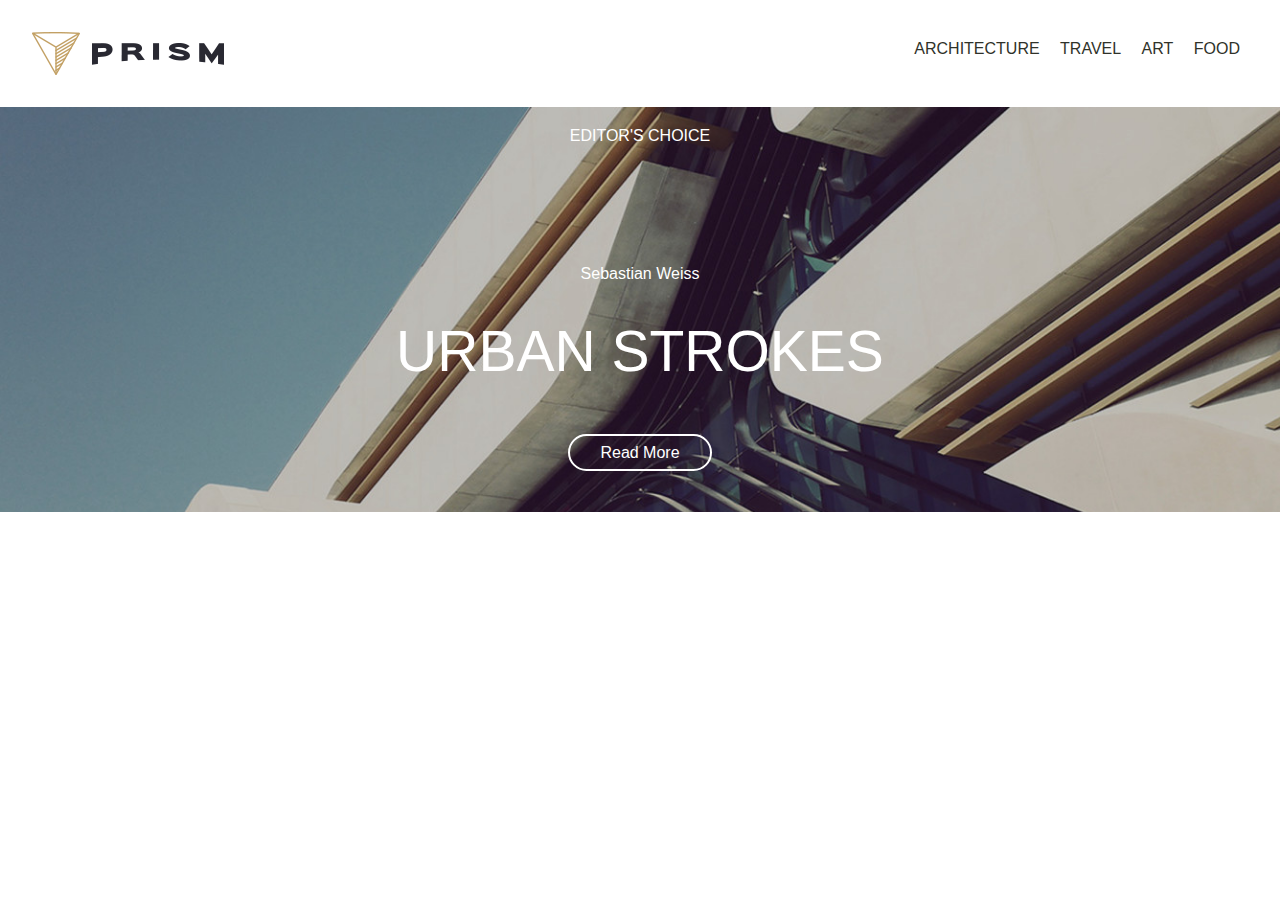
==== 2_style_text_image_content/beginning/index.html @ 0bed6613 "Initial commit" ====
<!doctype html>
<html>
<head>
<meta charset="UTF-8">
<title>Prism</title>
<link rel="stylesheet" href="styles.css">
</head>

<body>

	<header>
		<div class="row">
			<div class="col">
				<img class="style-logo" src="images/logo.png" alt="Prism Logo">
				<nav class="style-nav">
					<ul>
						<li><a href="#">Architecture</a></li>
						<li><a href="#">Travel</a></li>
						<li><a href="#">Art</a></li>
						<li><a href="#">Food</a></li>
					</ul>
				</nav>
			</div>
		</div>
	</header>
	
	<main>
		<div class="row">
			<div class="col">
				<div class="hero">
					<h3>Editor's Choice</h3>
					<h4>Sebastian Weiss</h4>
					<h1>Urban Strokes</h1>
					<a href="" class="button">Read More</a>
				</div>
			</div>
		</div>
		<div class="row">
			<div class="col"></div>
			<div class="col"></div>
		</div>
		<div class="row">
			<div class="col"></div>
			<div class="col"></div>
			<div class="col"></div>
			<div class="col"></div>
		</div>
	</main>
	
	<footer></footer>

</body>
</html>
---- 2_style_text_image_content/beginning/styles.css ----
@charset "UTF-8";
/* CSS Document */

html, 
html * {
	padding: 0;
	margin: 0;
	box-sizing: border-box;
	font-family: Gotham, Helvetica Neue, Helvetica, Arial," sans-serif";
}

header {
	padding: 32px;
}

.style-logo {
	margin-left: auto;
	margin-right: auto;
	display: block;
}

.style-nav ul {
	list-style-type: none;
}

.style-nav ul li a {
	text-decoration: none;
	color: #2F322A;
	text-align: center;
	display: block;
	text-transform: uppercase;
	padding: 8px;
}

.hero {
	background-image: url(images/hero.jpg);
	background-size: cover;
	padding: 20px 20px 50px 20px;
	color: #FFFFFF;
	text-align: center;
}

h1 {
	font-size: 57px;
	text-transform: uppercase;
	font-weight: 200;
	margin-bottom: 60px;
}

h3 {
	font-size: 16px;
	text-transform: uppercase;
	font-weight: 200;
	margin-bottom: 120px;
}

h4 {
	font-size: 16px;
	font-weight: 200;
	margin-bottom: 35px;
}

.button {
	border: 2px #FFFFFF solid;
	padding: 8px 30px;
	border-radius: 30px;
	color: #FFFFFF;
	text-decoration: none;
}

.row:before, .row:after {
	content: "";
	display: table;
}

.row:after {
	clear: both;
}

/*Tablet View*/

@media (min-width: 768px){
	
	.style-nav ul li {
		display: inline-block;
	}
	
}

/*Desktop View*/

@media (min-width: 1024px){
	
	.style-logo {
		float: left;
	}
	
	.style-nav {
		float: right;
	}
	
}
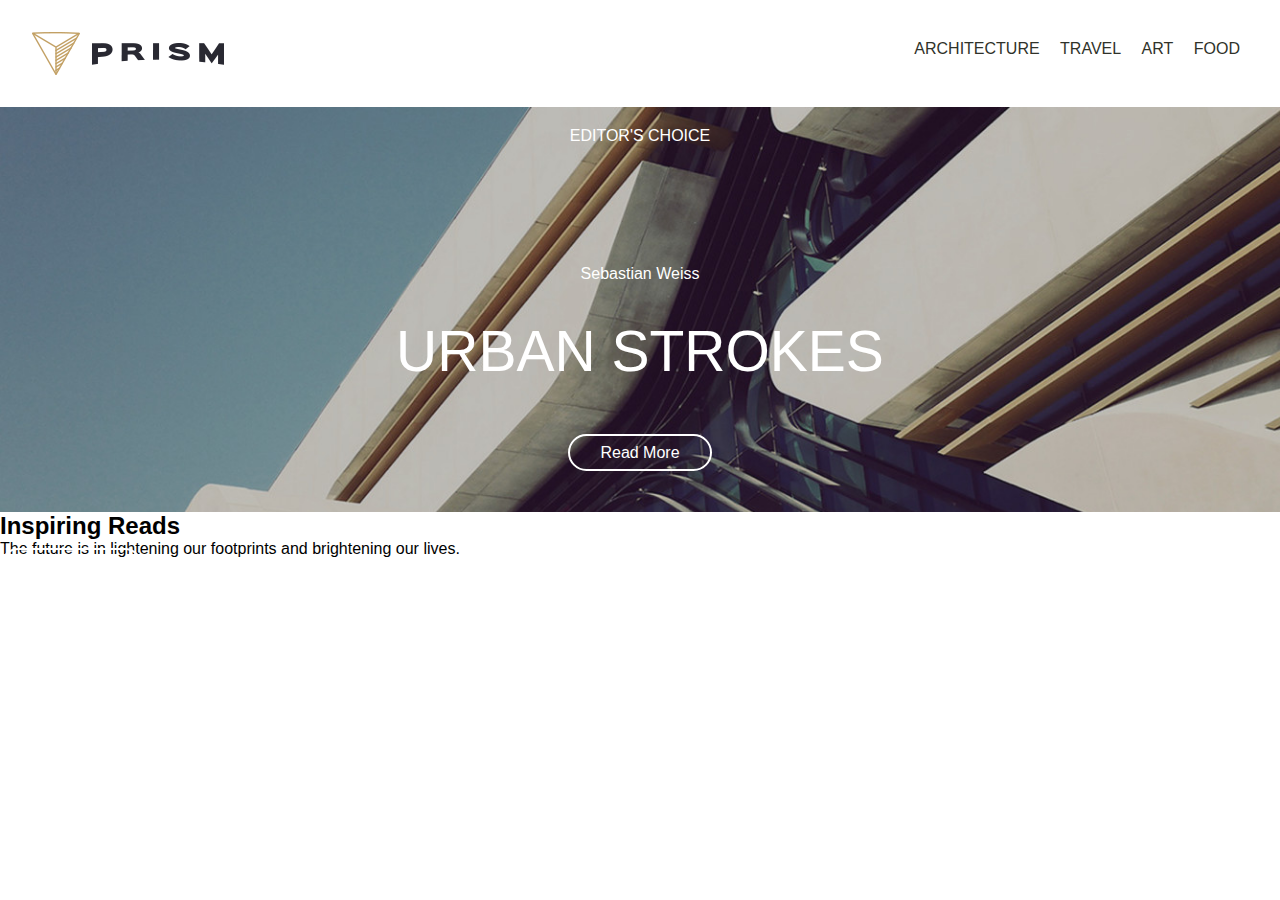
==== commit 06716d98: "Add content" ====
--- a/2_style_text_image_content/beginning/index.html
+++ b/2_style_text_image_content/beginning/index.html
@@ -36,7 +36,13 @@
 			</div>
 		</div>
 		<div class="row">
-			<div class="col"></div>
+			<div class="col">
+				<div class="info-box-tan">
+					<h2>Inspiring Reads</h2>
+					<p>The future is in lightening our footprints and brightening our lives.</p>
+					<a href="" class="button">Read More</a>
+				</div>
+			</div>
 			<div class="col"></div>
 		</div>
 		<div class="row">
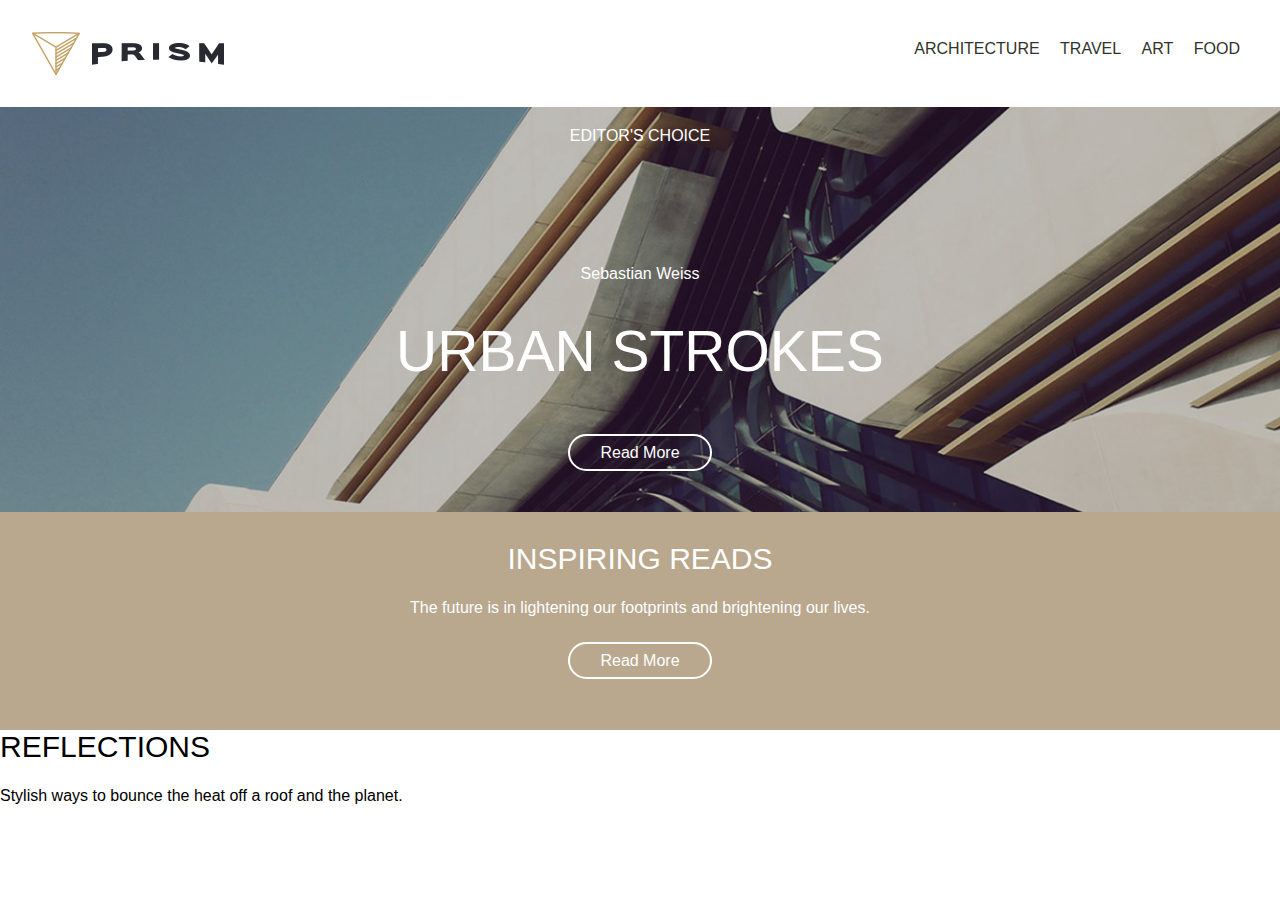
==== commit e625e7bc: "Add content" ====
--- a/2_style_text_image_content/beginning/index.html
+++ b/2_style_text_image_content/beginning/index.html
@@ -43,7 +43,13 @@
 					<a href="" class="button">Read More</a>
 				</div>
 			</div>
-			<div class="col"></div>
+			<div class="col">
+				<div class="info-box-dark">
+					<h2>Reflections</h2>
+					<p>Stylish ways to bounce the heat off a roof and the planet.</p>
+					<a href="" class="button">Read More</a>
+				</div>
+			</div>
 		</div>
 		<div class="row">
 			<div class="col"></div>
--- a/2_style_text_image_content/beginning/styles.css
+++ b/2_style_text_image_content/beginning/styles.css
@@ -47,6 +47,13 @@
 	margin-bottom: 60px;
 }
 
+h2 {
+	font-size: 30px;
+	text-transform: uppercase;
+	font-weight: 200;
+	margin-bottom: 23px;
+}
+
 h3 {
 	font-size: 16px;
 	text-transform: uppercase;
@@ -57,6 +64,12 @@
 h4 {
 	font-size: 16px;
 	font-weight: 200;
+	margin-bottom: 35px;
+}
+
+p {
+	font-size: 16px;
+	font-weight: 400px;
 	margin-bottom: 35px;
 }
 
@@ -75,6 +88,13 @@
 
 .row:after {
 	clear: both;
+}
+
+.info-box-tan {
+	background-color: #b9a88e;
+	color: #FFFFFF;
+	padding: 30px 20px 60px;
+	text-align: center;
 }
 
 /*Tablet View*/
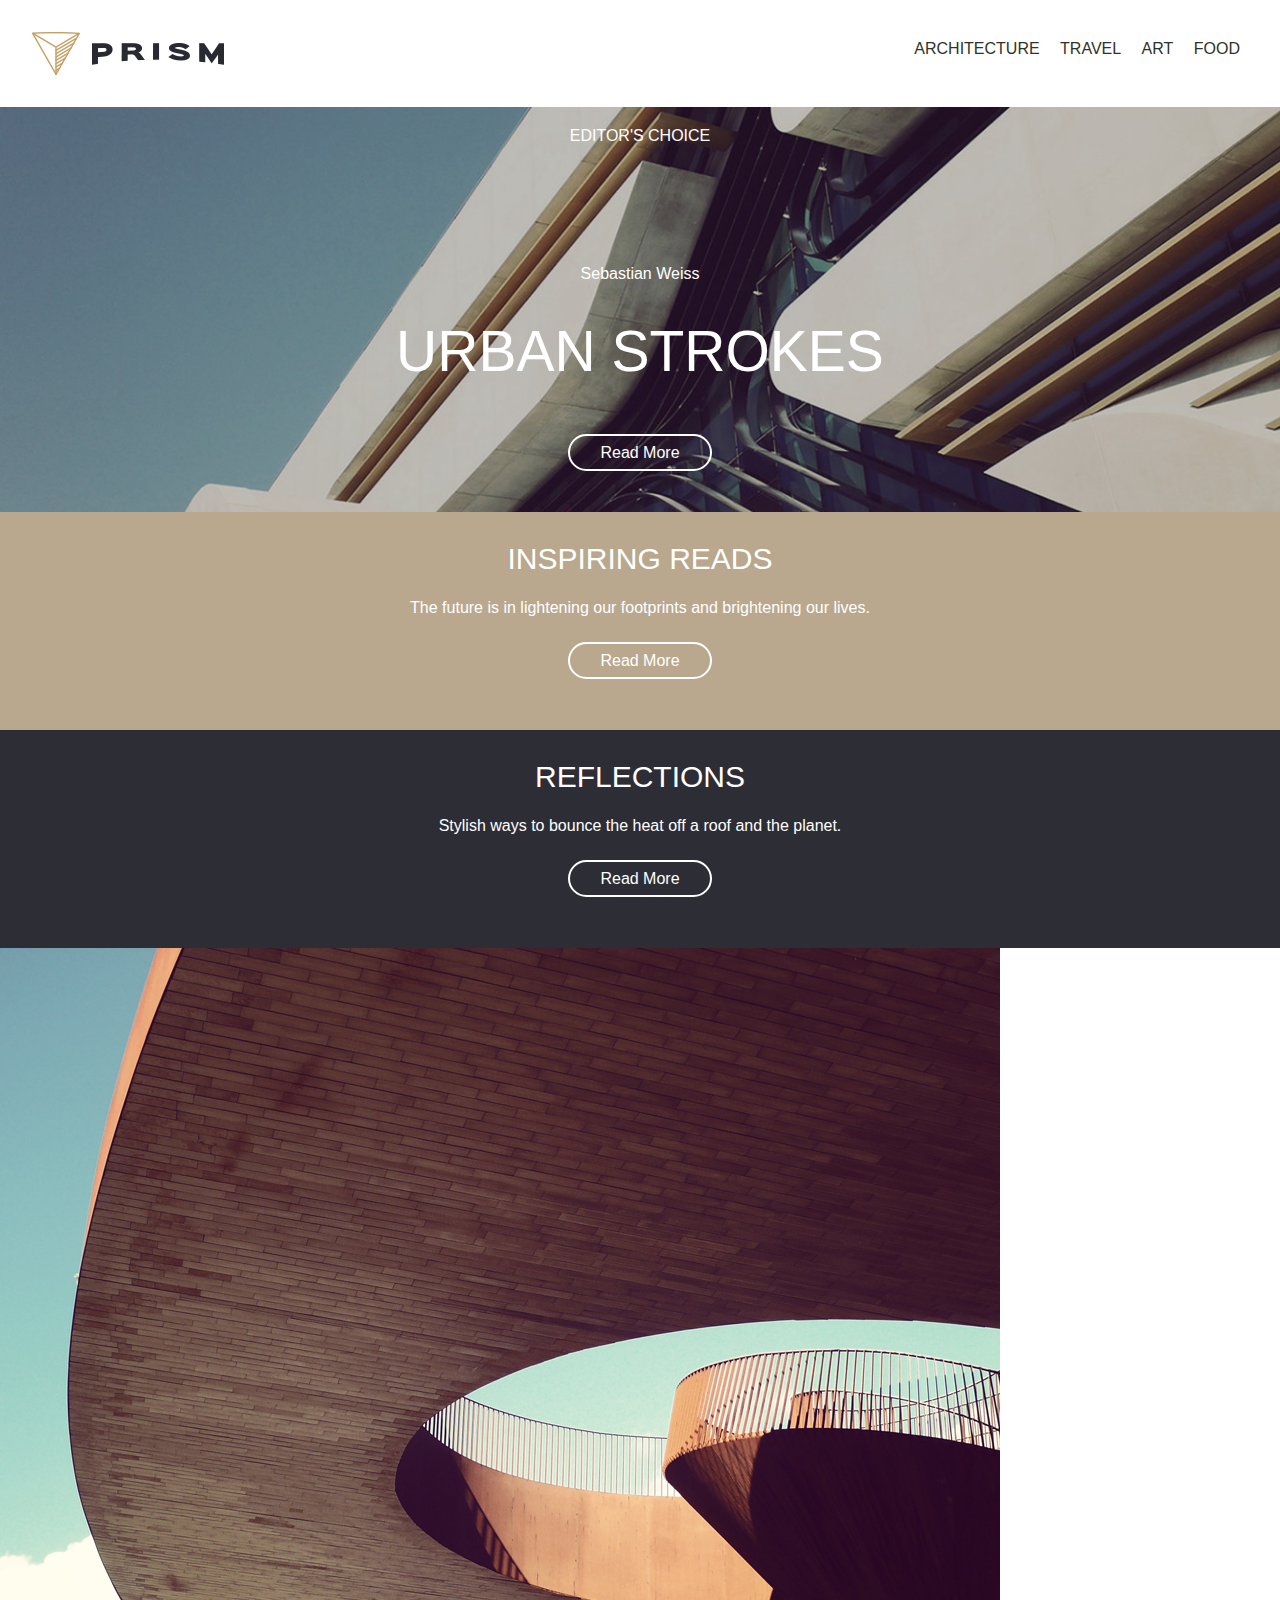
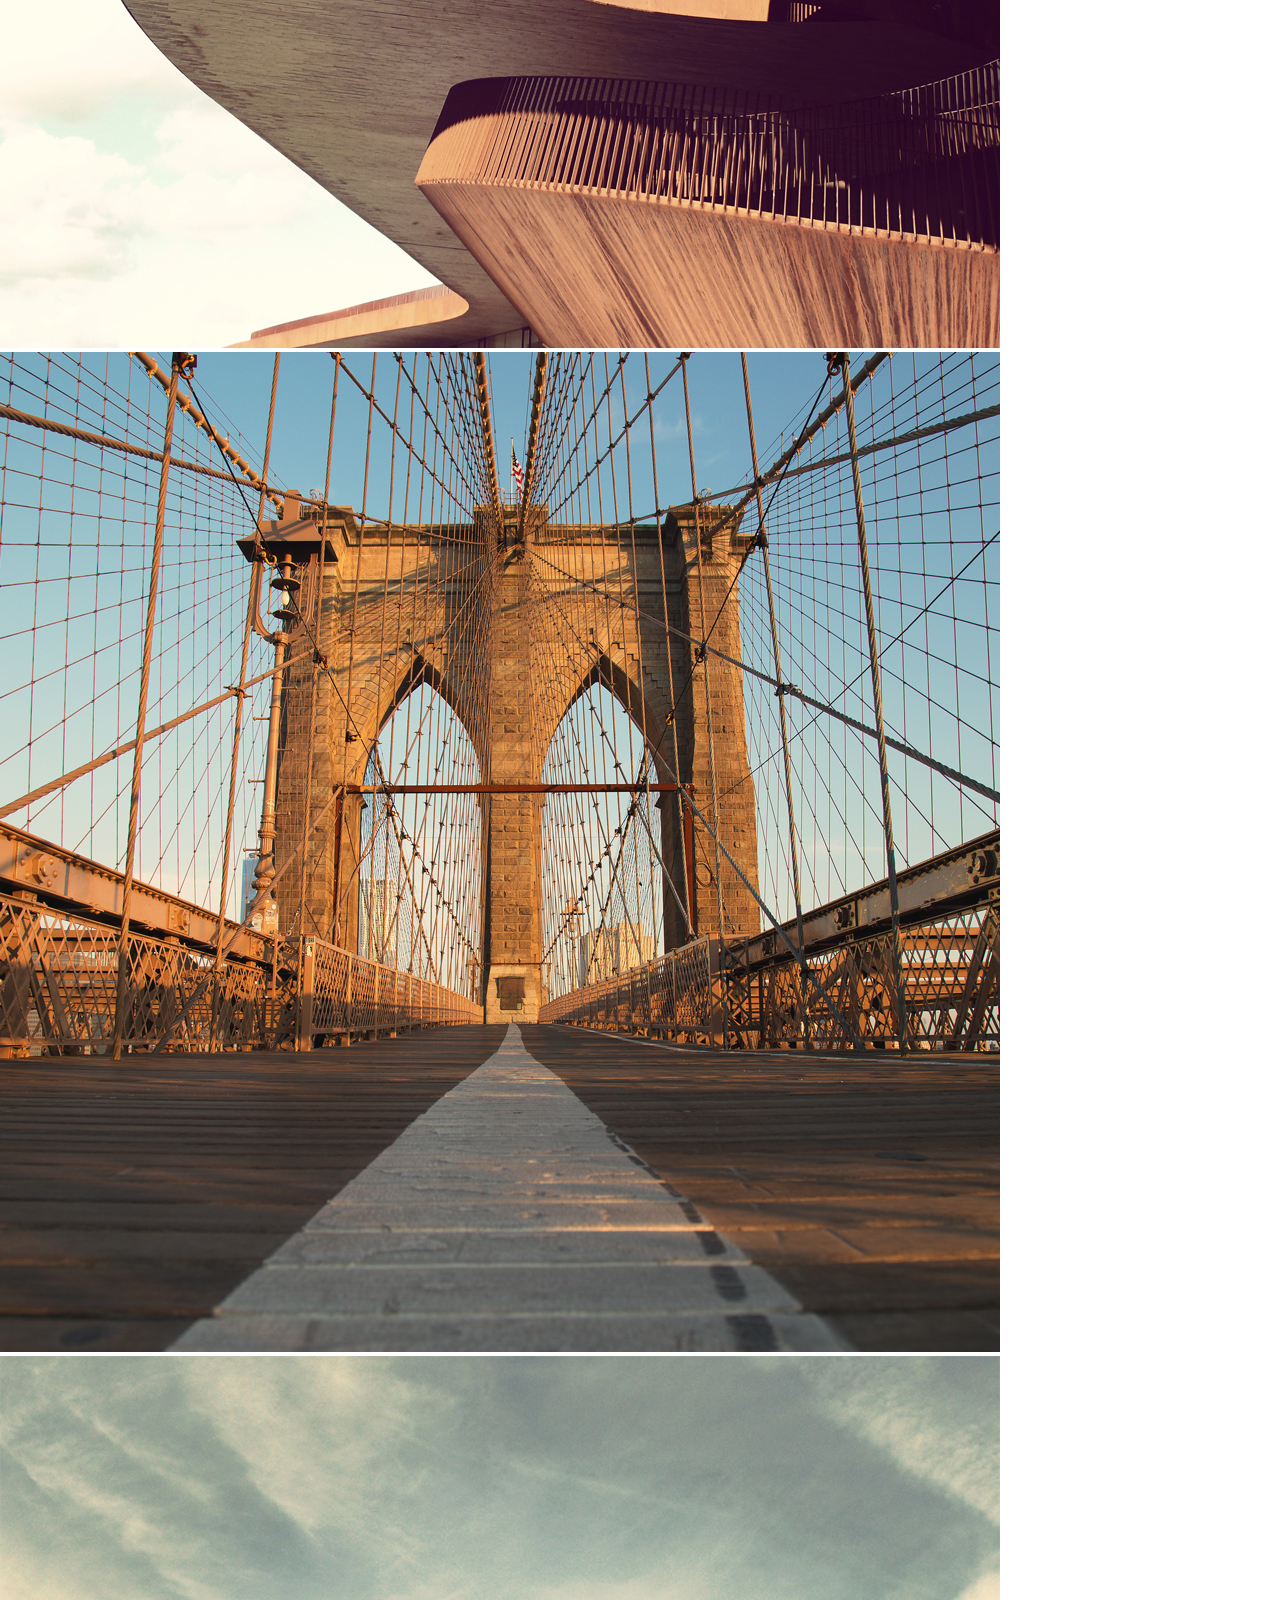
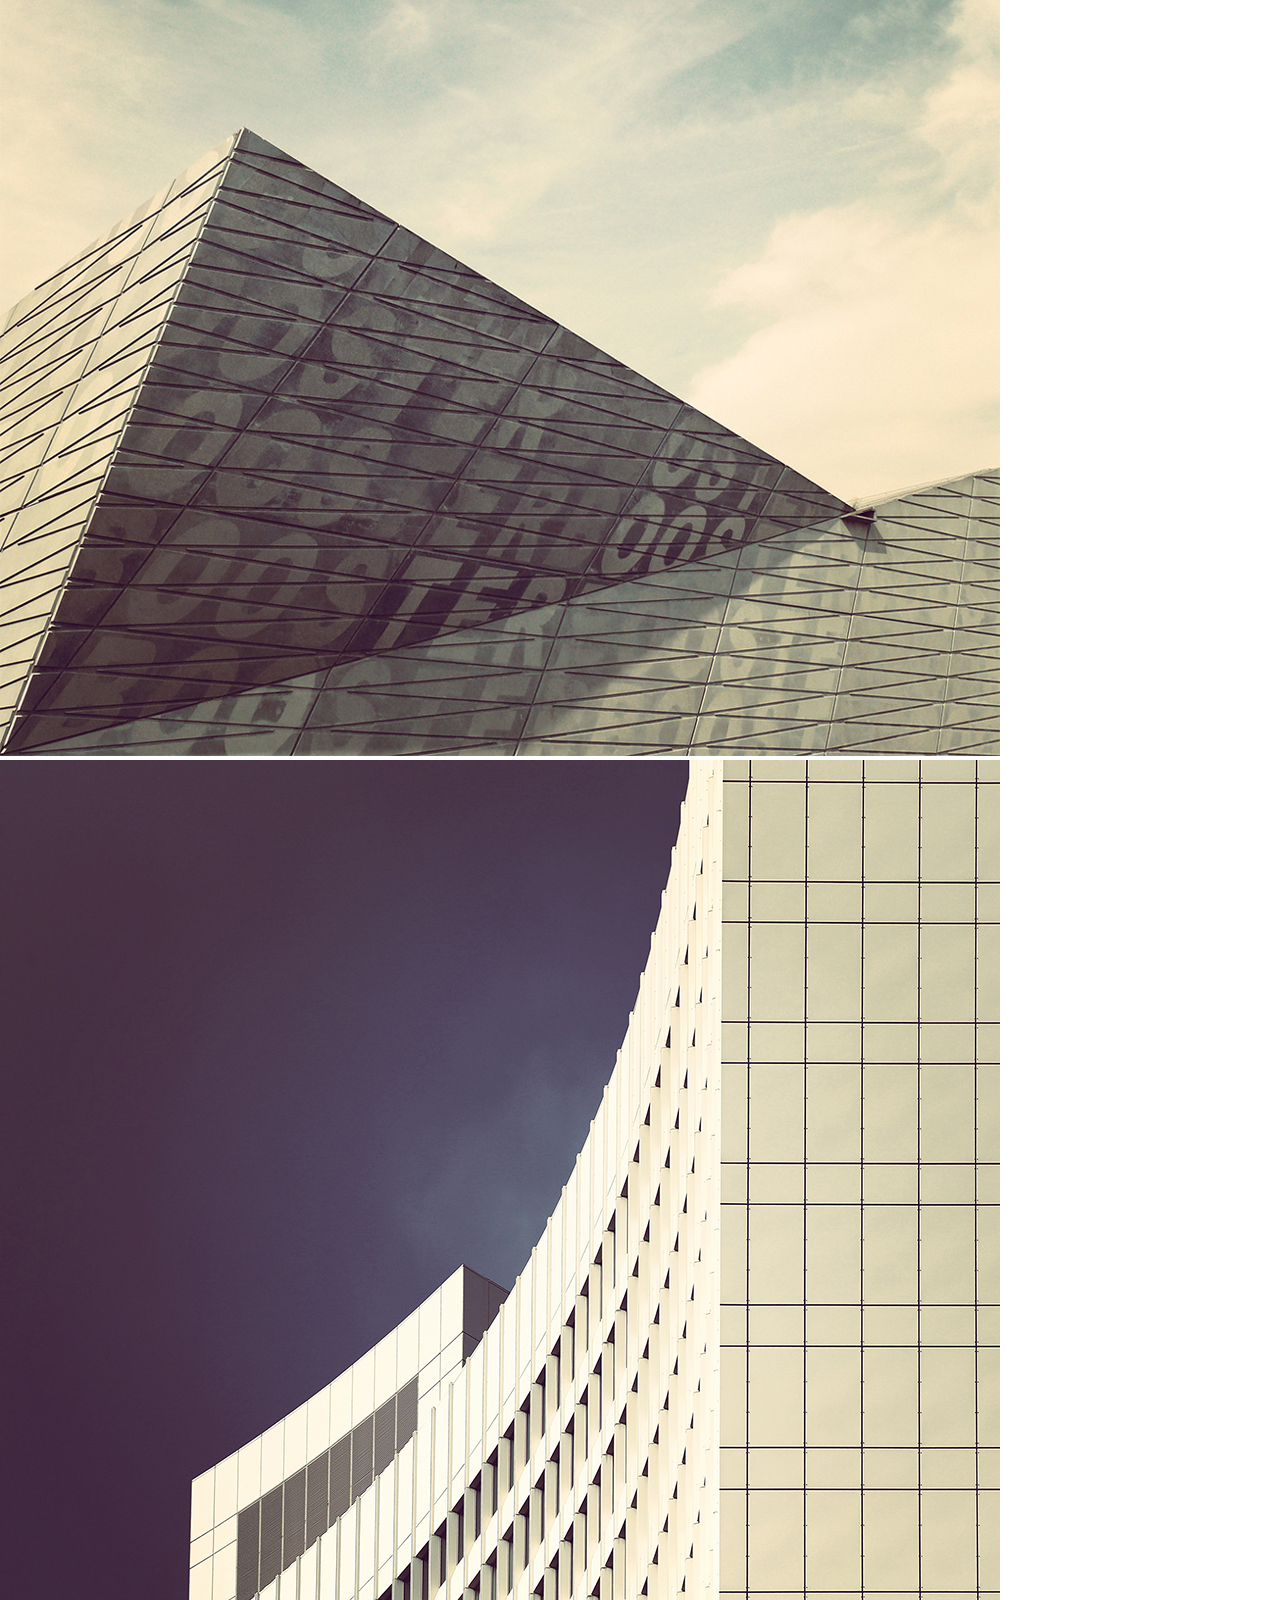
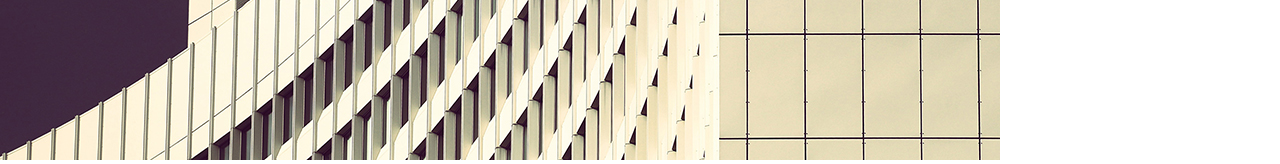
==== commit bc05594e: "Add image gallery" ====
--- a/2_style_text_image_content/beginning/index.html
+++ b/2_style_text_image_content/beginning/index.html
@@ -52,10 +52,10 @@
 			</div>
 		</div>
 		<div class="row">
-			<div class="col"></div>
-			<div class="col"></div>
-			<div class="col"></div>
-			<div class="col"></div>
+			<div class="col"><img src="images/gallery-1.jpg" alt=""></div>
+			<div class="col"><img src="images/gallery-2.jpg" alt=""></div>
+			<div class="col"><img src="images/gallery-3.jpg" alt=""></div>
+			<div class="col"><img src="images/gallery-4.jpg" alt=""></div>
 		</div>
 	</main>
 	
--- a/2_style_text_image_content/beginning/styles.css
+++ b/2_style_text_image_content/beginning/styles.css
@@ -97,6 +97,13 @@
 	text-align: center;
 }
 
+.info-box-dark {
+	background-color: #2D2D35;
+	color: #FFFFFF;
+	padding: 30px 20px 60px;
+	text-align: center;
+}
+
 /*Tablet View*/
 
 @media (min-width: 768px){
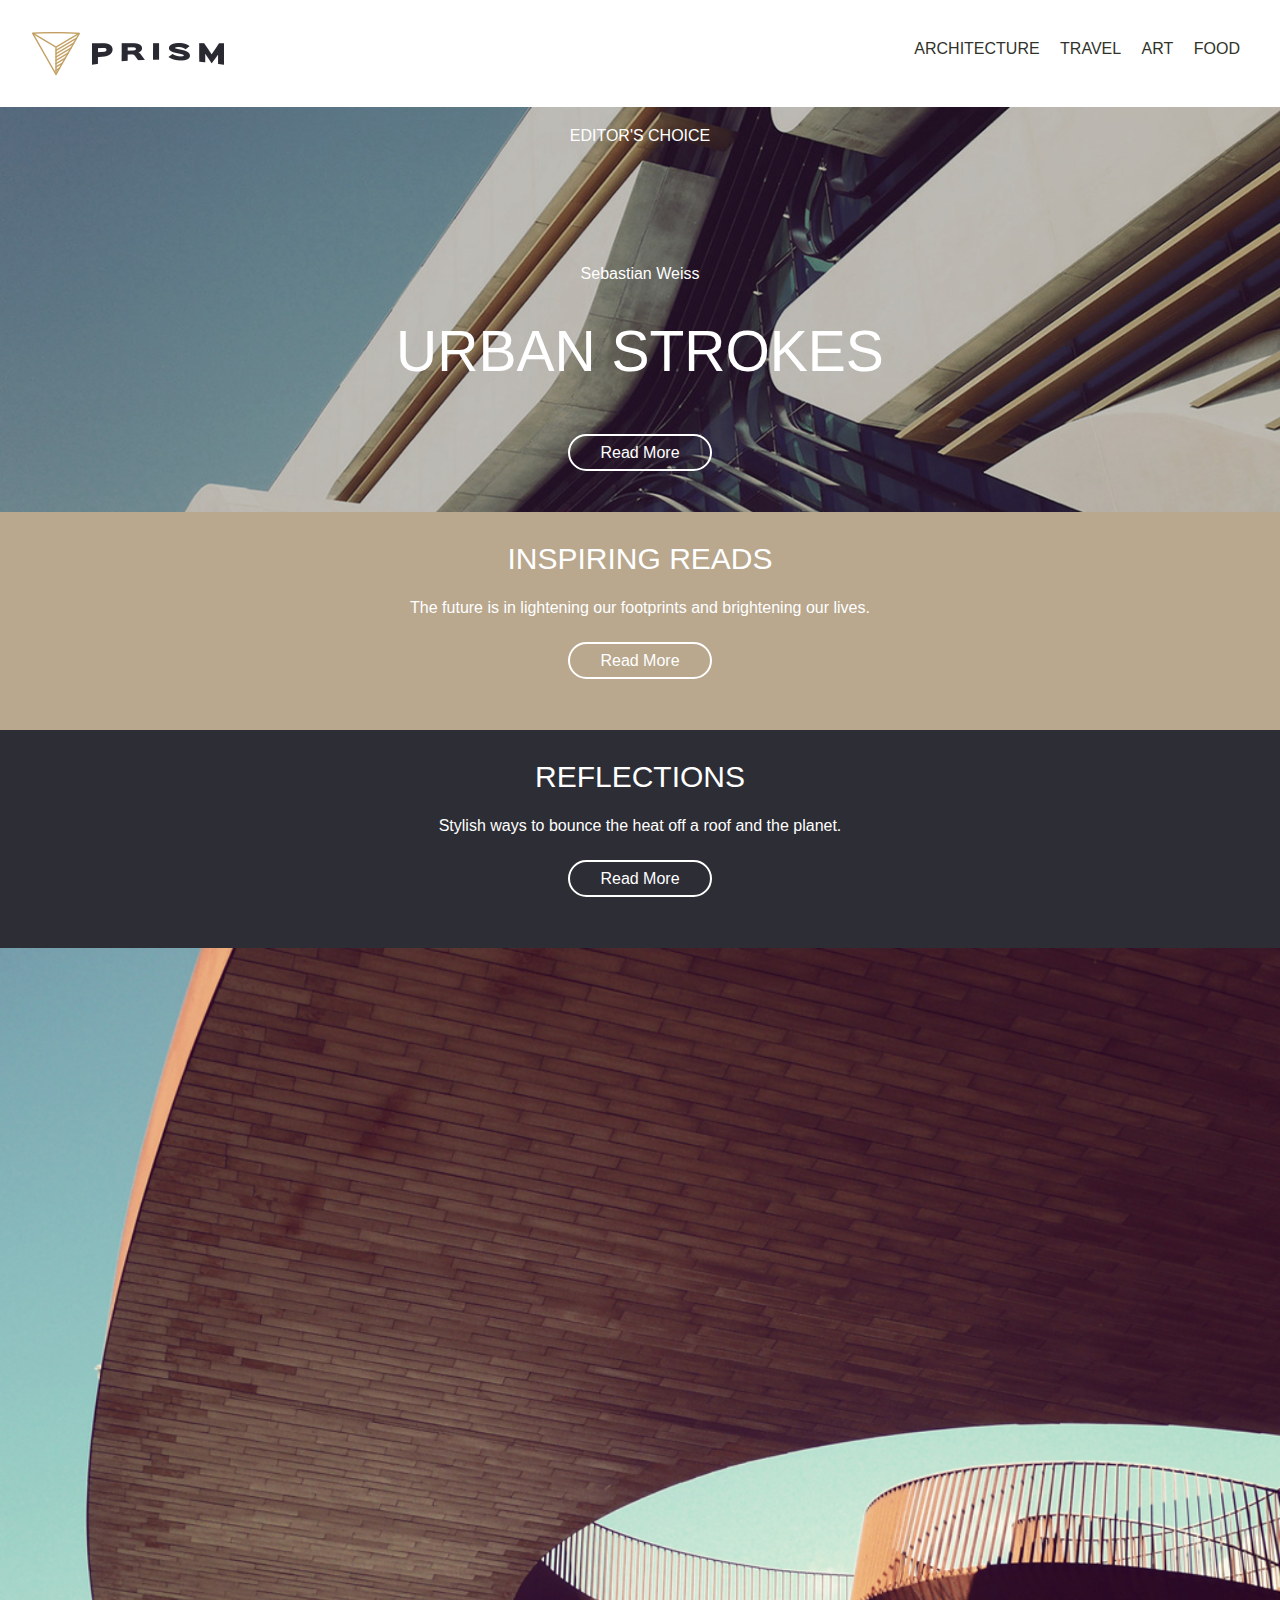
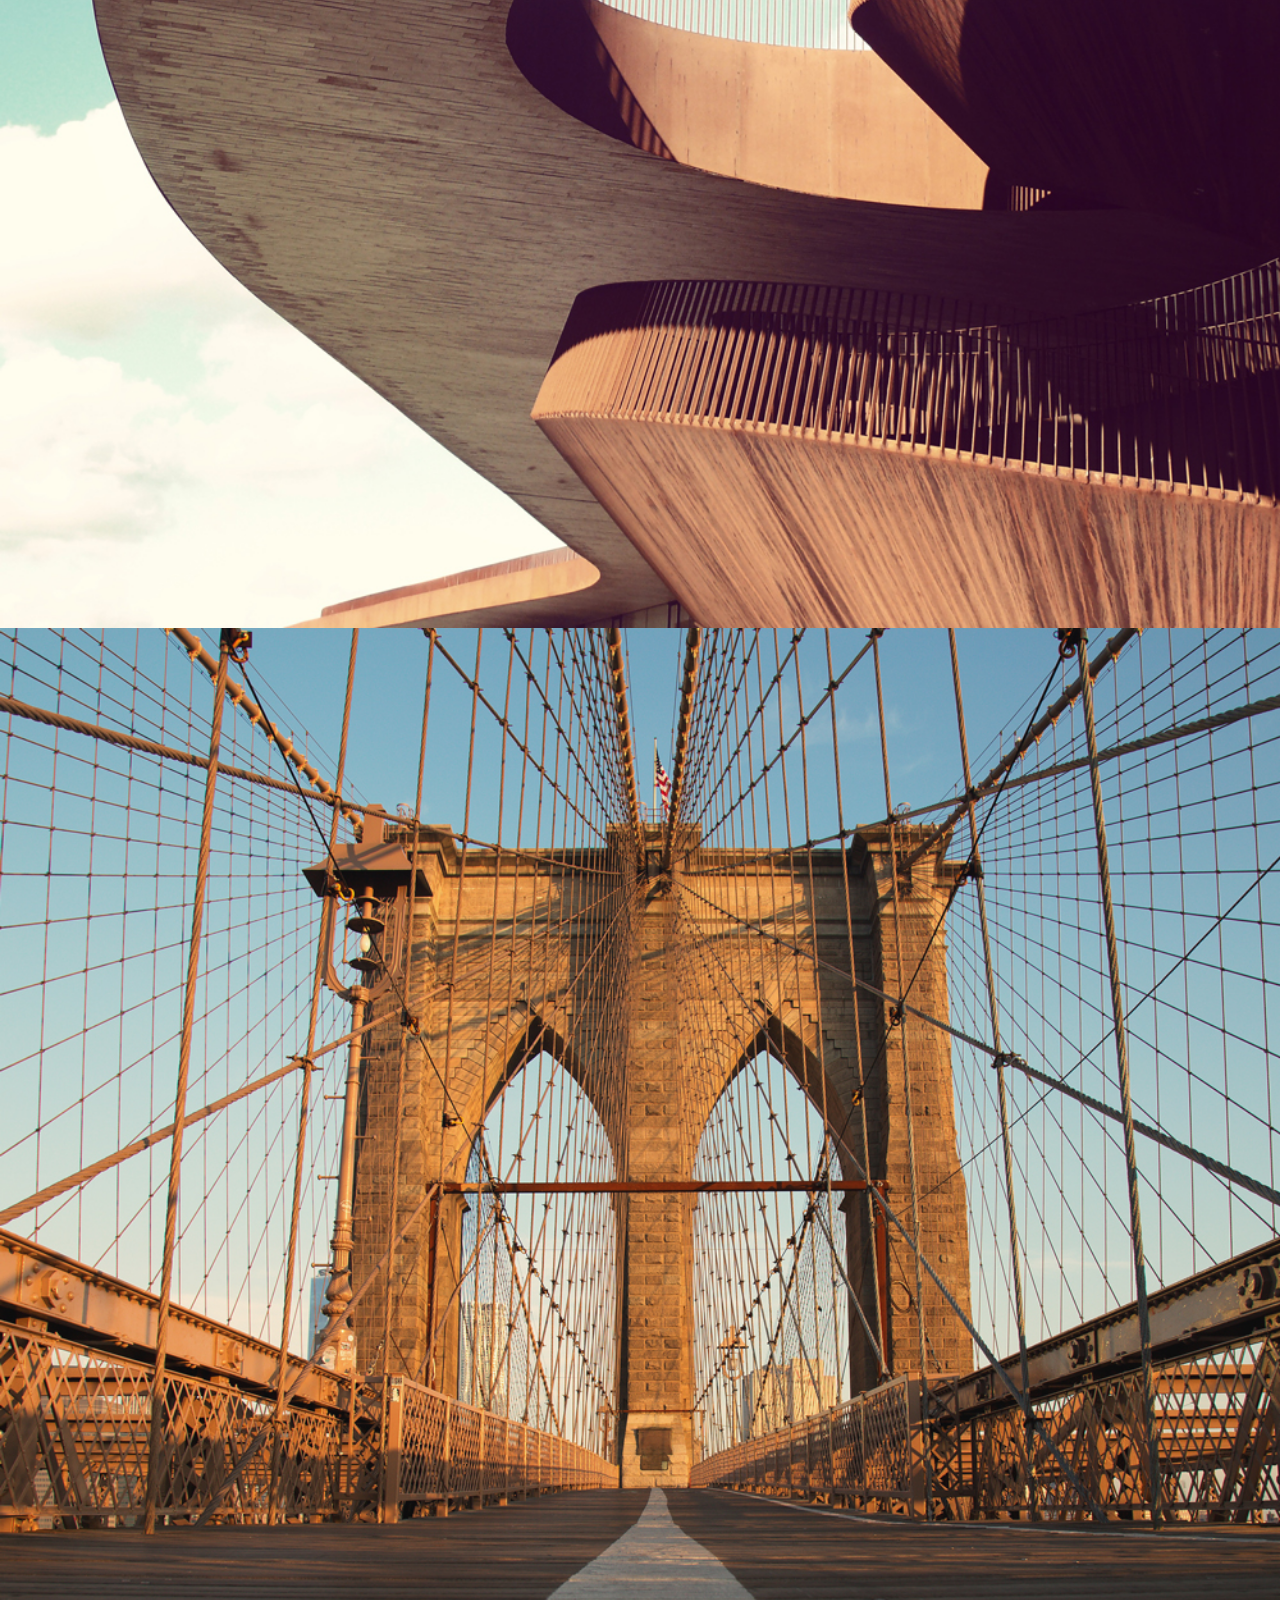
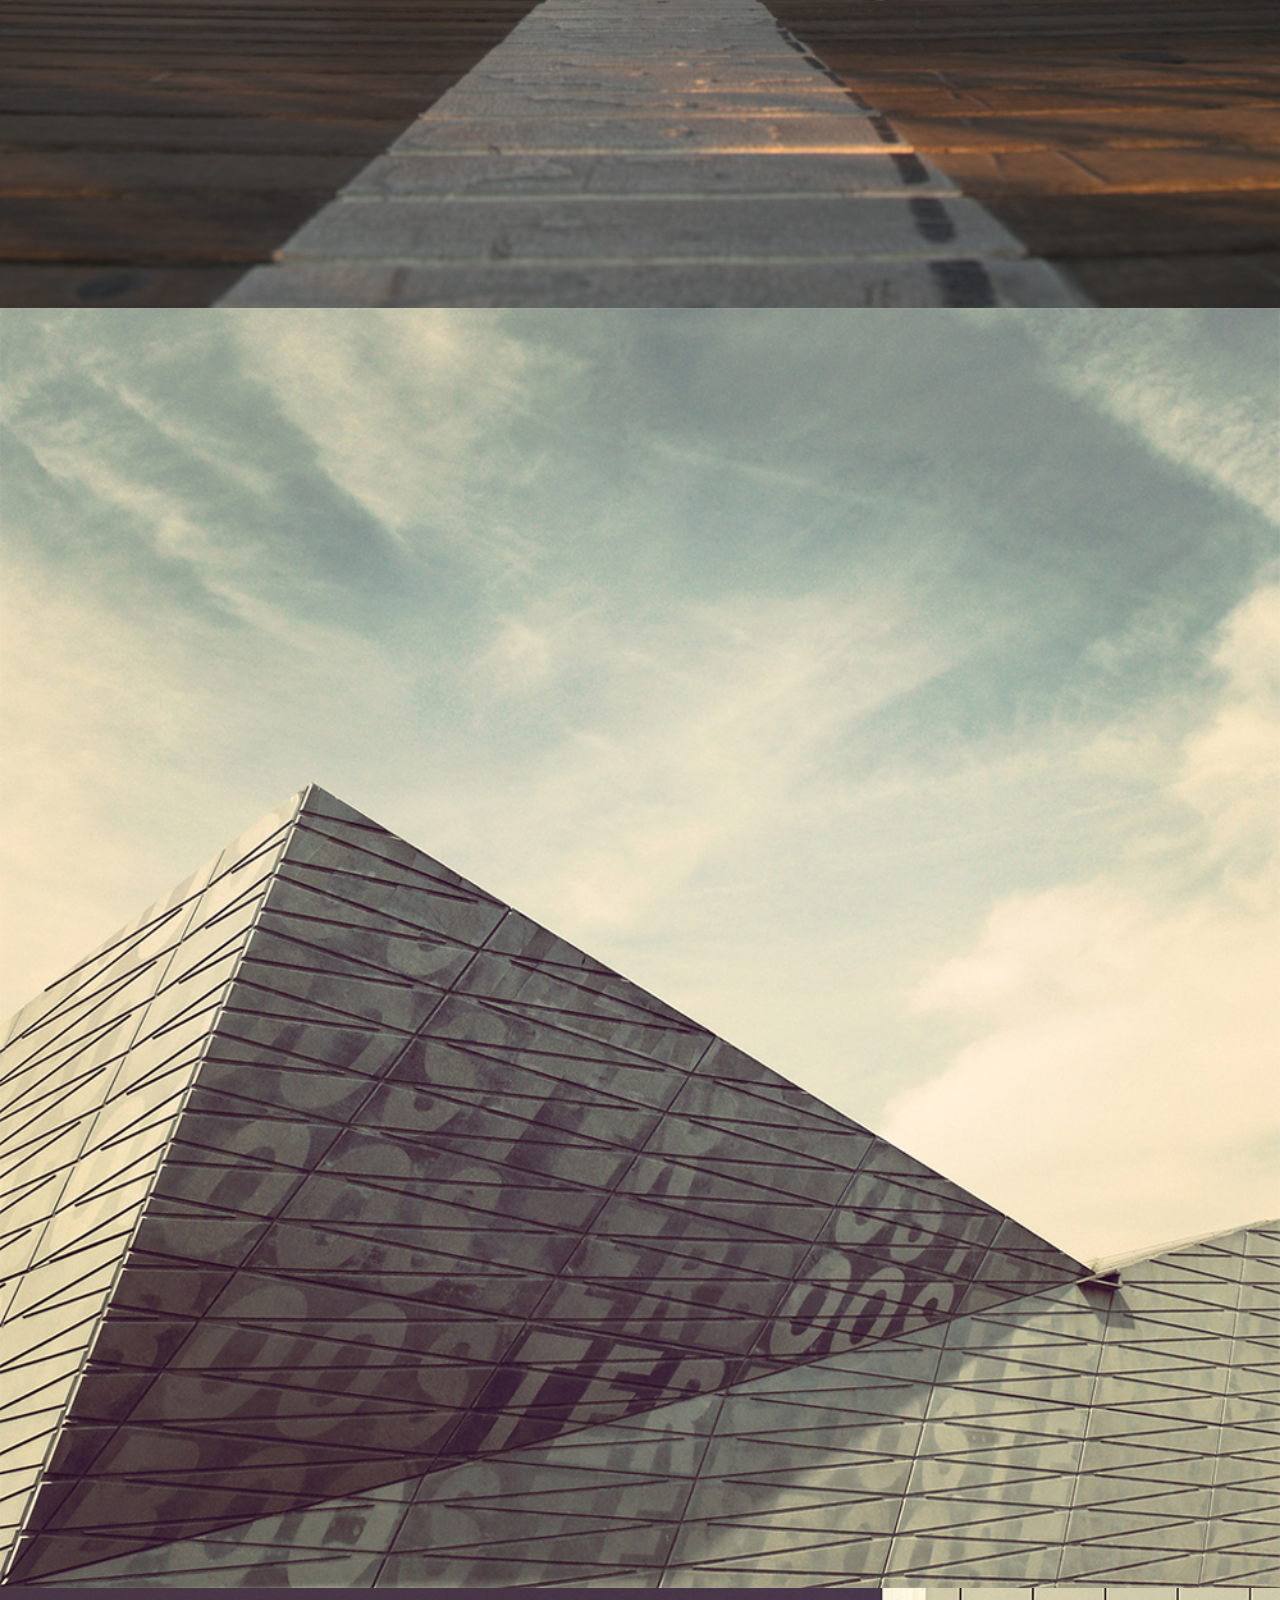
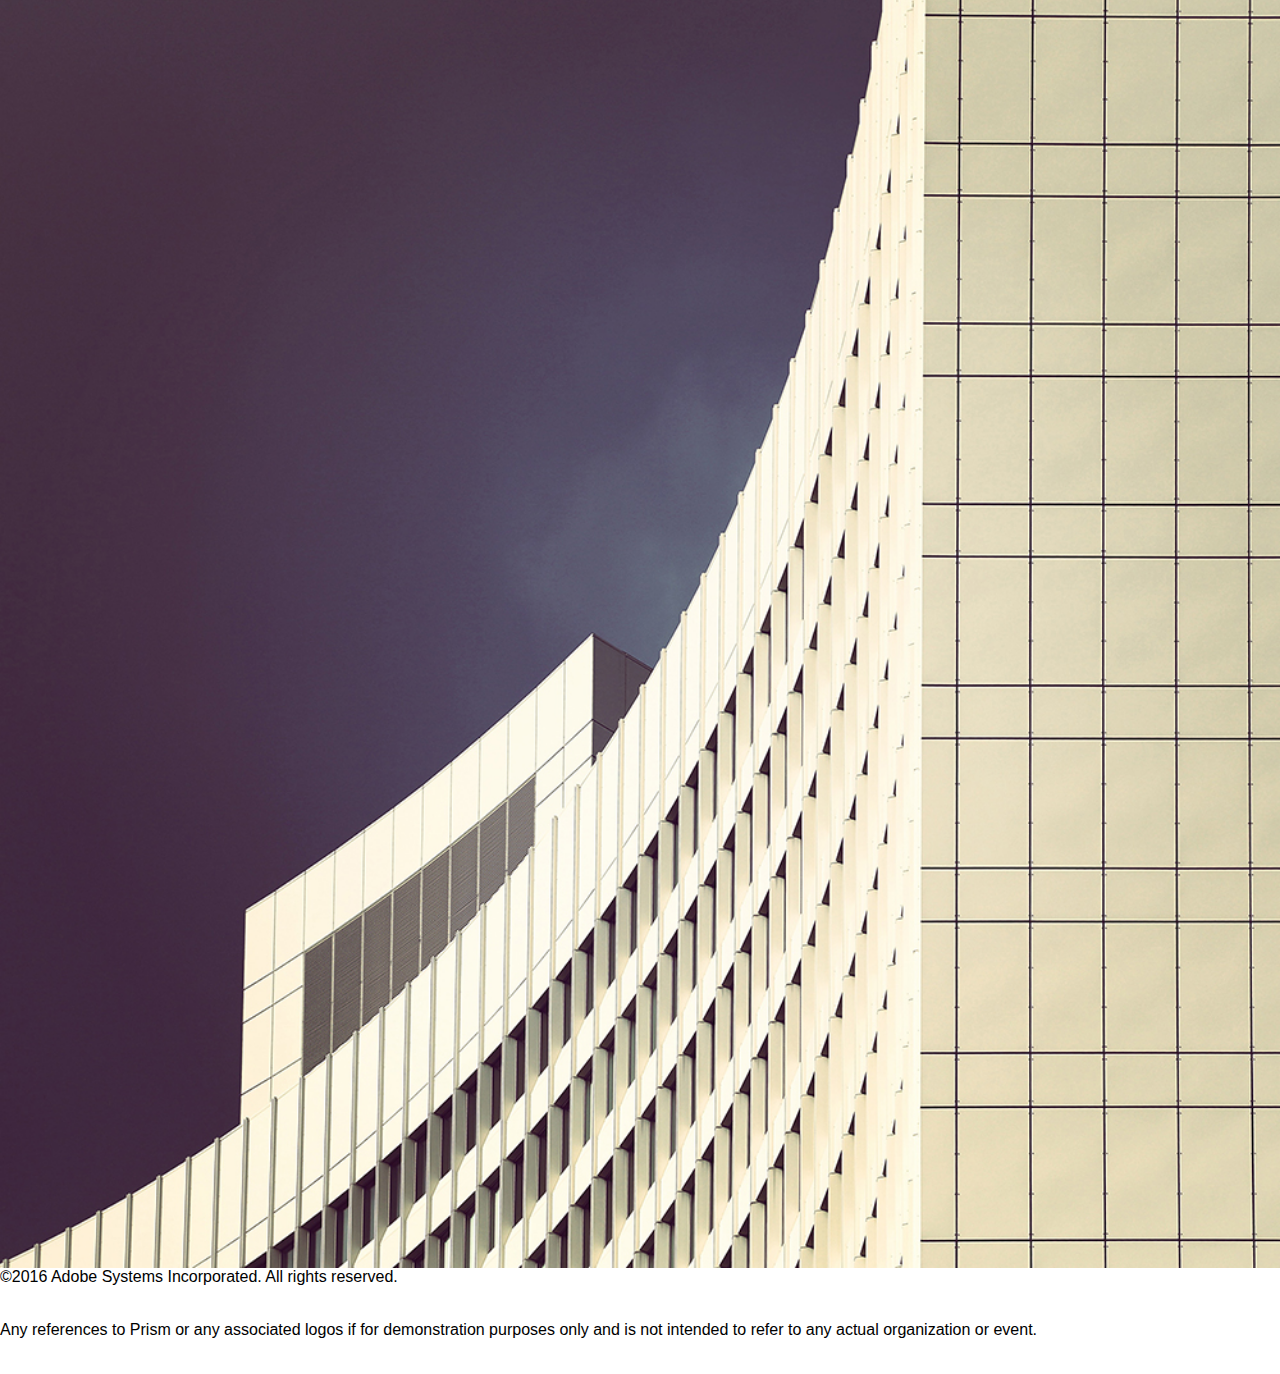
==== commit c39c22f4: "Add footer content" ====
--- a/2_style_text_image_content/beginning/index.html
+++ b/2_style_text_image_content/beginning/index.html
@@ -59,7 +59,14 @@
 		</div>
 	</main>
 	
-	<footer></footer>
+	<footer>
+		<div class="row">
+			<div class="col">
+				<p class="footer-text">&copy;2016 Adobe Systems Incorporated. All rights reserved.</p>
+				<p class="footer-text">Any references to Prism or any associated logos if for demonstration purposes only and is not intended to refer to any actual organization or event.</p>
+			</div>
+		</div>
+	</footer>
 
 </body>
 </html>
--- a/2_style_text_image_content/beginning/styles.css
+++ b/2_style_text_image_content/beginning/styles.css
@@ -13,10 +13,18 @@
 	padding: 32px;
 }
 
+img {
+	width: 100%;
+	max-width: 100%;
+	height: auto;
+	vertical-align: middle;
+}
+
 .style-logo {
 	margin-left: auto;
 	margin-right: auto;
 	display: block;
+	width: 192px;
 }
 
 .style-nav ul {
